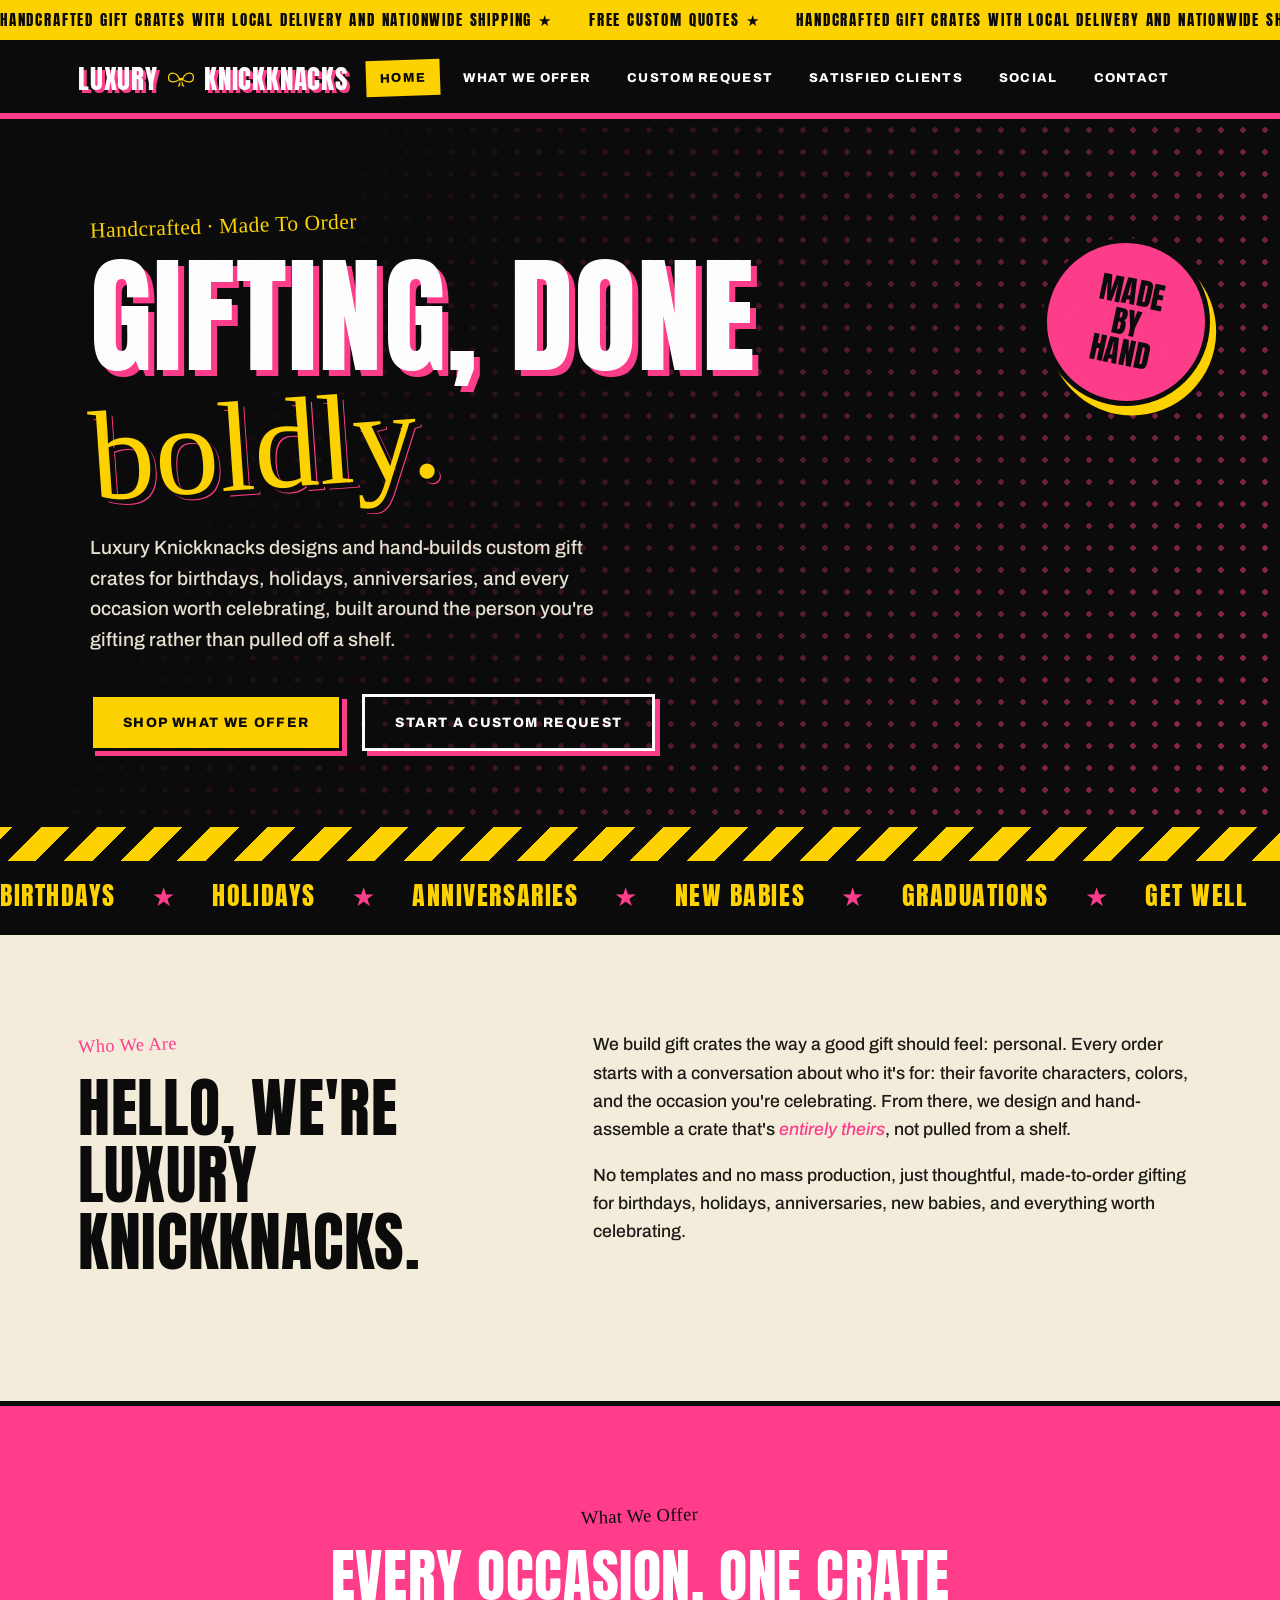
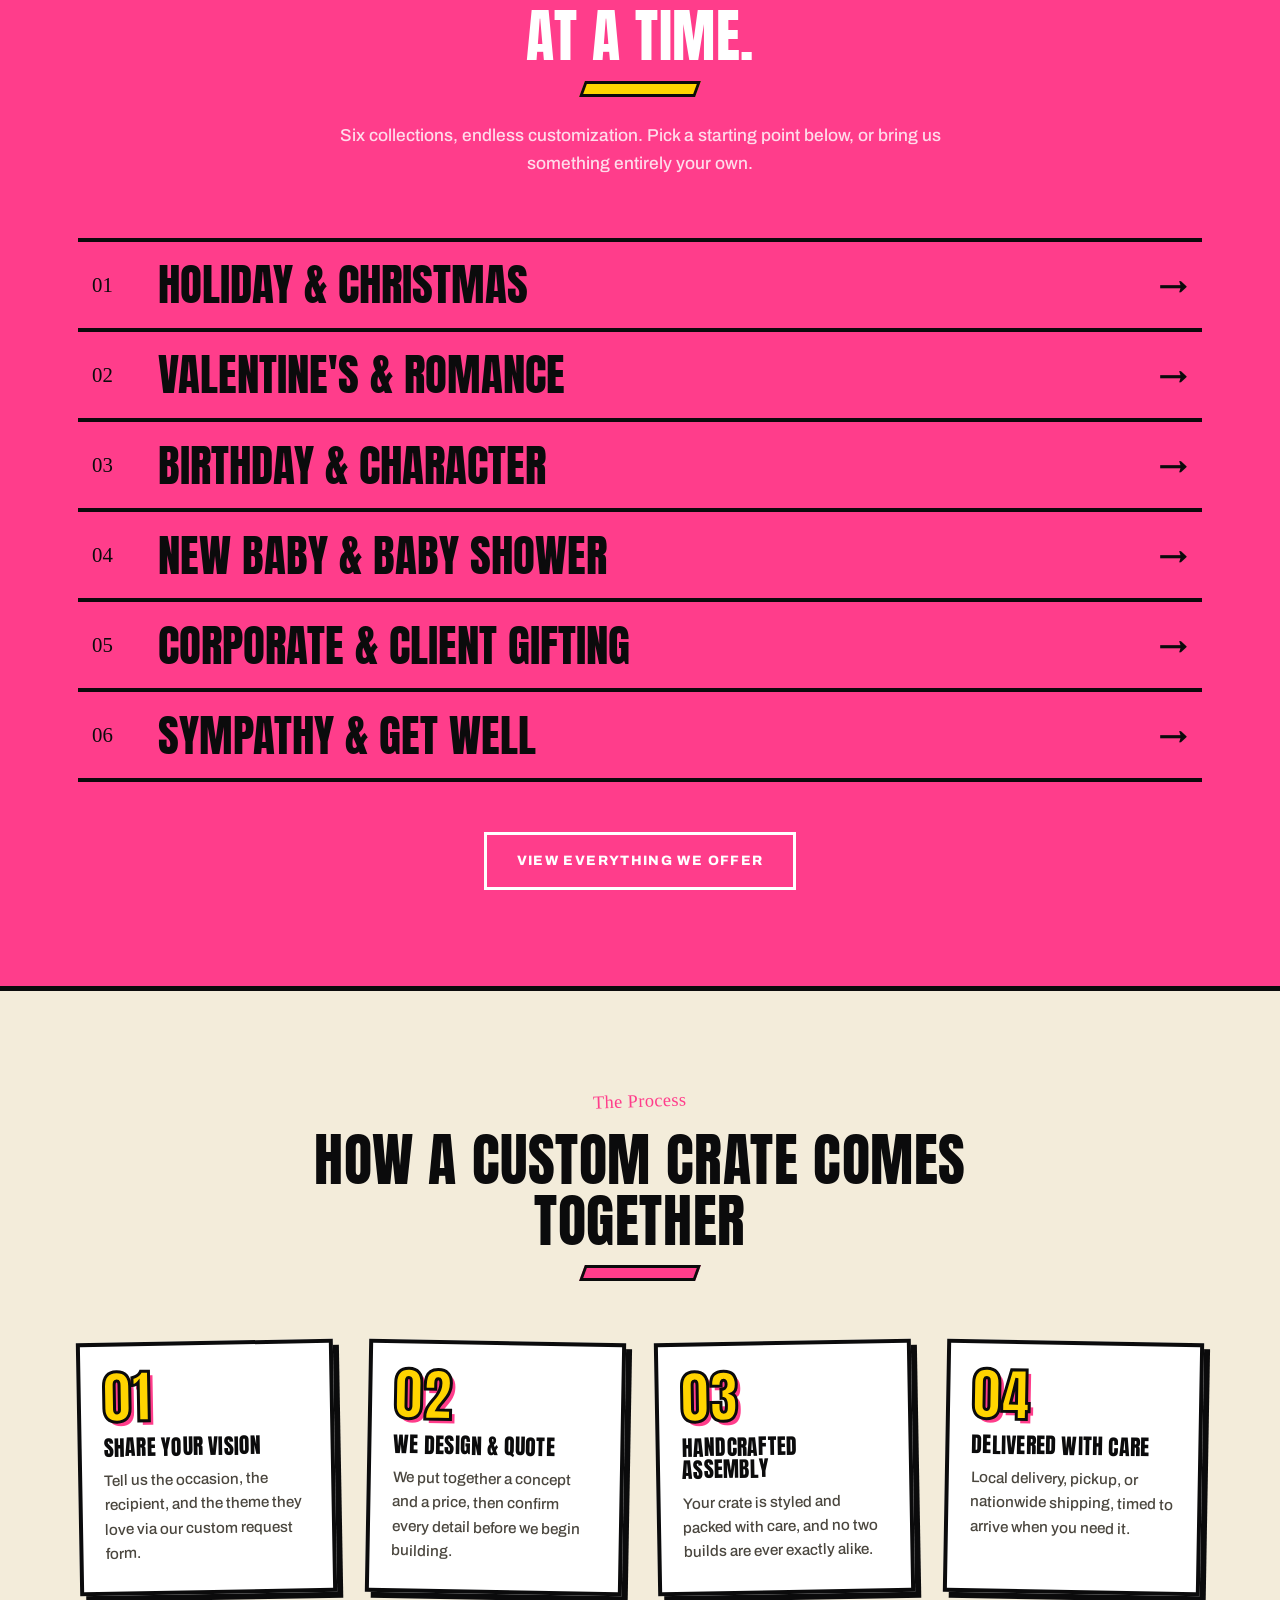
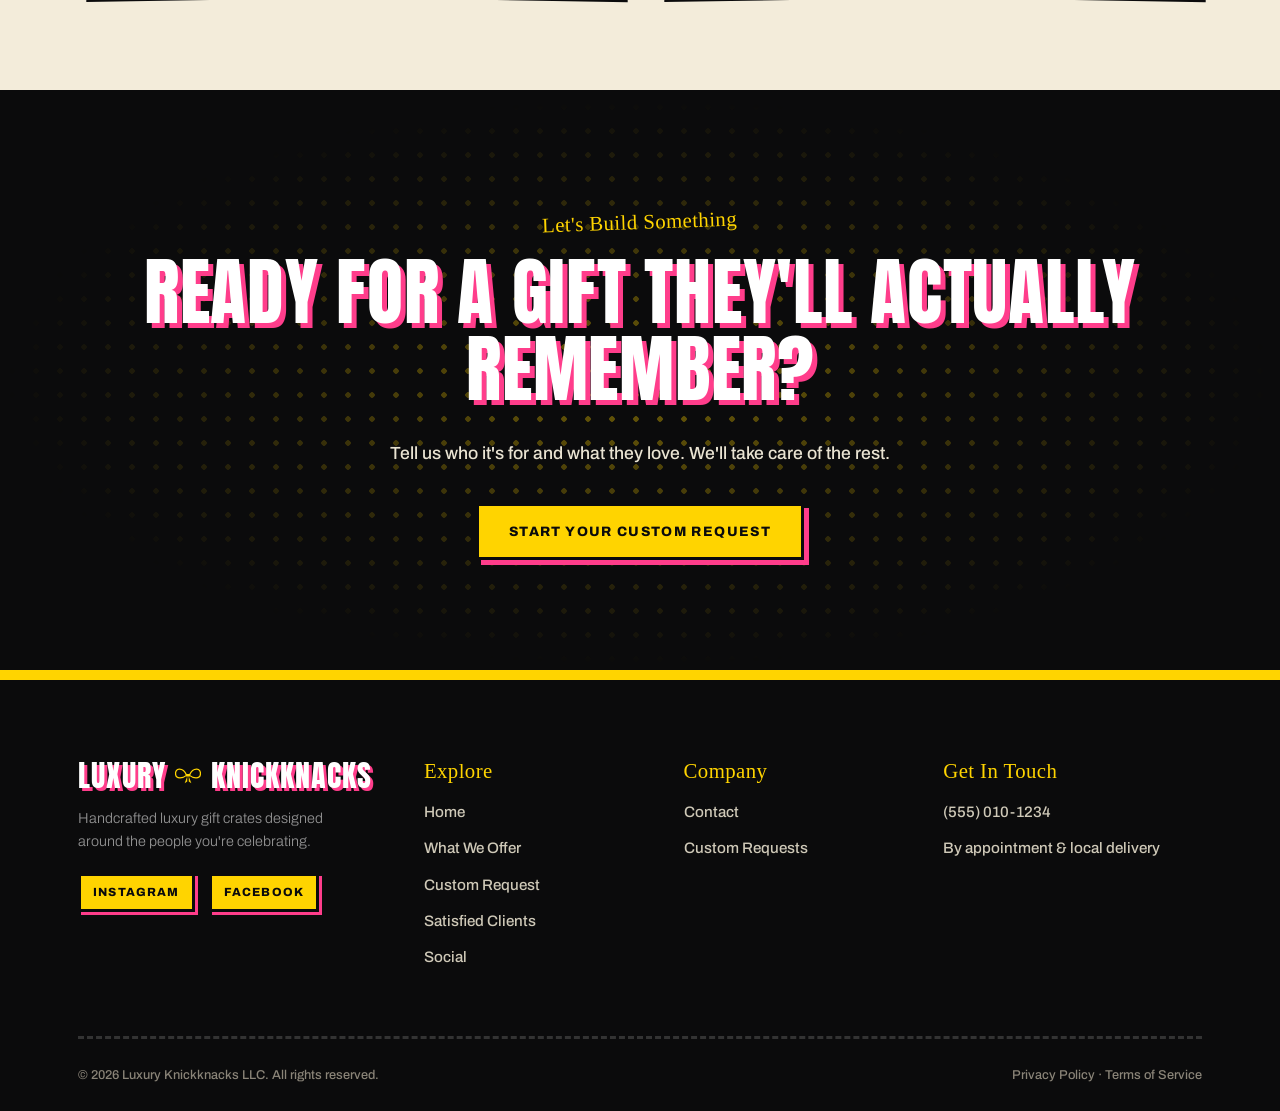
==== urban-preview/index.html @ 6a1661e8 "Add urban retro theme preview in /urban-preview (not linked from live site)" ====
<!DOCTYPE html>
<html lang="en">
<head>
<meta charset="UTF-8">
<meta name="viewport" content="width=device-width, initial-scale=1.0">
<title>Luxury Knickknacks | Handcrafted Luxury Gift Crates</title>
<meta name="description" content="Luxury Knickknacks creates handcrafted, custom luxury gift crates for birthdays, holidays, anniversaries, and every special occasion.">
<link rel="preconnect" href="https://fonts.googleapis.com">
<link href="https://fonts.googleapis.com/css2?family=Anton&family=Archivo:wght@400;500;700;800&family=Permanent+Marker&display=swap" rel="stylesheet">
<link rel="stylesheet" href="assets/css/style.css">
</head>
<body>

<div class="announce"><div class="track"><span>Handcrafted Gift Crates with Local Delivery and Nationwide Shipping ★</span><span>Free Custom Quotes ★</span><span>Handcrafted Gift Crates with Local Delivery and Nationwide Shipping ★</span><span>Free Custom Quotes ★</span><span>Handcrafted Gift Crates with Local Delivery and Nationwide Shipping ★</span><span>Free Custom Quotes ★</span><span>Handcrafted Gift Crates with Local Delivery and Nationwide Shipping ★</span><span>Free Custom Quotes ★</span><span>Handcrafted Gift Crates with Local Delivery and Nationwide Shipping ★</span><span>Free Custom Quotes ★</span><span>Handcrafted Gift Crates with Local Delivery and Nationwide Shipping ★</span><span>Free Custom Quotes ★</span></div></div>
<header class="site-header">
  <nav class="nav">
    <a href="index.html" class="logo">Luxury <svg class="logo-bow" width="24" height="16" viewBox="-40 -26 80 52" xmlns="http://www.w3.org/2000/svg" aria-hidden="true"><g fill="none" stroke="currentColor" stroke-width="3.4" stroke-linecap="round" stroke-linejoin="round"><path d="M -4,0 C -14,-22 -36,-19 -33,-1 C -31,11 -15,10 -4,1"/><path d="M 4,0 C 14,-22 36,-19 33,-1 C 31,11 15,10 4,1"/></g><path d="M -6,-3 L 6,-3 L 5,4 L -5,4 Z" fill="currentColor"/><path d="M -2,3 L -9,22 L -2,17 Z" fill="currentColor"/><path d="M 2,3 L 9,22 L 2,17 Z" fill="currentColor"/></svg>Knickknacks</a>
    <ul class="nav-links">
      <li><a href="index.html" class="active">Home</a></li>
      <li><a href="shop.html">What We Offer</a></li>
      <li><a href="custom-inquiry.html">Custom Request</a></li>
      <li><a href="satisfied-clients.html">Satisfied Clients</a></li>
      <li><a href="social.html">Social</a></li>
      <li><a href="contact.html">Contact</a></li>
    </ul>
    <div class="nav-cta">
      <button class="nav-toggle" aria-label="Menu"><span></span><span></span><span></span></button>
    </div>
  </nav>
  <div class="mobile-panel">
    <a href="index.html">Home</a>
    <a href="shop.html">What We Offer</a>
    <a href="custom-inquiry.html">Custom Request</a>
    <a href="satisfied-clients.html">Satisfied Clients</a>
    <a href="social.html">Social</a>
    <a href="contact.html">Contact</a>
  </div>
</header>

<!-- HERO -->
<section class="hero">
  <div class="sticker">Made<br>By<br>Hand</div>
  <div class="hero-copy">
    <span class="eyebrow">Handcrafted &middot; Made To Order</span>
    <h1>Gifting, done <em>boldly.</em></h1>
    <p class="lead">Luxury Knickknacks designs and hand-builds custom gift crates for birthdays, holidays, anniversaries, and every occasion worth celebrating, built around the person you're gifting rather than pulled off a shelf.</p>
    <div class="hero-actions">
      <a href="shop.html" class="btn btn-primary">Shop What We Offer</a>
      <a href="custom-inquiry.html" class="btn btn-outline-light">Start A Custom Request</a>
    </div>
  </div>
</section>

<div class="ticker" aria-hidden="true"><div class="track"><span>Birthdays</span><span>★</span><span>Holidays</span><span>★</span><span>Anniversaries</span><span>★</span><span>New Babies</span><span>★</span><span>Graduations</span><span>★</span><span>Get Well</span><span>★</span><span>Just Because</span><span>★</span><span>Birthdays</span><span>★</span><span>Holidays</span><span>★</span><span>Anniversaries</span><span>★</span><span>New Babies</span><span>★</span><span>Graduations</span><span>★</span><span>Get Well</span><span>★</span><span>Just Because</span><span>★</span><span>Birthdays</span><span>★</span><span>Holidays</span><span>★</span><span>Anniversaries</span><span>★</span><span>New Babies</span><span>★</span><span>Graduations</span><span>★</span><span>Get Well</span><span>★</span><span>Just Because</span><span>★</span><span>Birthdays</span><span>★</span><span>Holidays</span><span>★</span><span>Anniversaries</span><span>★</span><span>New Babies</span><span>★</span><span>Graduations</span><span>★</span><span>Get Well</span><span>★</span><span>Just Because</span><span>★</span></div></div>
<!-- WHO WE ARE -->
<section class="section">
  <div class="container">
    <div class="intro">
      <div>
        <span class="eyebrow">Who We Are</span>
        <h2>Hello, we're Luxury Knickknacks.</h2>
      </div>
      <div>
        <p>We build gift crates the way a good gift should feel: personal. Every order starts with a conversation about who it's for: their favorite characters, colors, and the occasion you're celebrating. From there, we design and hand-assemble a crate that's <em style="color:var(--wine);font-style:italic;">entirely theirs</em>, not pulled from a shelf.</p>
        <p>No templates and no mass production, just thoughtful, made-to-order gifting for birthdays, holidays, anniversaries, new babies, and everything worth celebrating.</p>
      </div>
    </div>
  </div>
</section>

<!-- BOLD SHOP-DRIVING BAND -->
<section class="band-wine">
  <div class="container">
    <div class="section-head" style="max-width:640px;">
      <span class="eyebrow">What We Offer</span>
      <h2 style="color:var(--white);">Every Occasion. One Crate At A Time.</h2>
      <p style="color:rgba(255,255,255,.82);">Six collections, endless customization. Pick a starting point below, or bring us something entirely your own.</p>
    </div>
    <div class="offer-index">
      <a href="shop.html#holiday">
        <span class="num">01</span>
        <span class="name">Holiday &amp; Christmas</span>
        <span class="arrow">&#8594;</span>
      </a>
      <a href="shop.html#romance">
        <span class="num">02</span>
        <span class="name">Valentine's &amp; Romance</span>
        <span class="arrow">&#8594;</span>
      </a>
      <a href="shop.html#birthday">
        <span class="num">03</span>
        <span class="name">Birthday &amp; Character</span>
        <span class="arrow">&#8594;</span>
      </a>
      <a href="shop.html">
        <span class="num">04</span>
        <span class="name">New Baby &amp; Baby Shower</span>
        <span class="arrow">&#8594;</span>
      </a>
      <a href="shop.html">
        <span class="num">05</span>
        <span class="name">Corporate &amp; Client Gifting</span>
        <span class="arrow">&#8594;</span>
      </a>
      <a href="shop.html">
        <span class="num">06</span>
        <span class="name">Sympathy &amp; Get Well</span>
        <span class="arrow">&#8594;</span>
      </a>
    </div>
    <div class="text-center" style="margin-top:50px;">
      <a href="shop.html" class="btn btn-outline-light">View Everything We Offer</a>
    </div>
  </div>
</section>

<!-- PROCESS -->
<section class="section">
  <div class="container">
    <div class="section-head">
      <span class="eyebrow">The Process</span>
      <h2>How A Custom Crate Comes Together</h2>
    </div>
    <div class="steps">
      <div class="step">
        <span class="step-num">01</span>
        <h3>Share Your Vision</h3>
        <p>Tell us the occasion, the recipient, and the theme they love via our custom request form.</p>
      </div>
      <div class="step">
        <span class="step-num">02</span>
        <h3>We Design &amp; Quote</h3>
        <p>We put together a concept and a price, then confirm every detail before we begin building.</p>
      </div>
      <div class="step">
        <span class="step-num">03</span>
        <h3>Handcrafted Assembly</h3>
        <p>Your crate is styled and packed with care, and no two builds are ever exactly alike.</p>
      </div>
      <div class="step">
        <span class="step-num">04</span>
        <h3>Delivered With Care</h3>
        <p>Local delivery, pickup, or nationwide shipping, timed to arrive when you need it.</p>
      </div>
    </div>
  </div>
</section>

<!-- CTA -->
<section>
  <div class="cta-band">
    <span class="eyebrow" style="color:var(--white);">Let's Build Something</span>
    <h2>Ready For A Gift They'll Actually Remember?</h2>
    <p>Tell us who it's for and what they love. We'll take care of the rest.</p>
    <a href="custom-inquiry.html" class="btn btn-primary">Start Your Custom Request</a>
  </div>
</section>

<footer class="site-footer">
  <div class="container">
    <div class="footer-grid">
      <div class="footer-col">
        <div class="logo">Luxury <svg class="logo-bow" width="24" height="16" viewBox="-40 -26 80 52" xmlns="http://www.w3.org/2000/svg" aria-hidden="true"><g fill="none" stroke="currentColor" stroke-width="3.4" stroke-linecap="round" stroke-linejoin="round"><path d="M -4,0 C -14,-22 -36,-19 -33,-1 C -31,11 -15,10 -4,1"/><path d="M 4,0 C 14,-22 36,-19 33,-1 C 31,11 15,10 4,1"/></g><path d="M -6,-3 L 6,-3 L 5,4 L -5,4 Z" fill="currentColor"/><path d="M -2,3 L -9,22 L -2,17 Z" fill="currentColor"/><path d="M 2,3 L 9,22 L 2,17 Z" fill="currentColor"/></svg>Knickknacks</div>
        <p style="max-width:280px;color:rgba(255,255,255,.55);font-size:.9rem;font-weight:300;">Handcrafted luxury gift crates designed around the people you're celebrating.</p>
        <div class="footer-social">
          <a href="social.html">Instagram</a>
          <a href="social.html">Facebook</a>
        </div>
      </div>
      <div class="footer-col">
        <h4>Explore</h4>
        <ul>
          <li><a href="index.html">Home</a></li>
          <li><a href="shop.html">What We Offer</a></li>
          <li><a href="custom-inquiry.html">Custom Request</a></li>
          <li><a href="satisfied-clients.html">Satisfied Clients</a></li>
          <li><a href="social.html">Social</a></li>
        </ul>
      </div>
      <div class="footer-col">
        <h4>Company</h4>
        <ul>
          <li><a href="contact.html">Contact</a></li>
          <li><a href="custom-inquiry.html">Custom Requests</a></li>
        </ul>
      </div>
      <div class="footer-col">
        <h4>Get In Touch</h4>
        <ul>
          <li>(555) 010-1234</li>
          <li>By appointment &amp; local delivery</li>
        </ul>
      </div>
    </div>
    <div class="footer-bottom">
      <span>&copy; 2026 Luxury Knickknacks LLC. All rights reserved.</span>
      <span><a href="#">Privacy Policy</a> &middot; <a href="#">Terms of Service</a></span>
    </div>
  </div>
</footer>

<script src="assets/js/main.js"></script>
</body>
</html>
---- urban-preview/assets/css/style.css ----
/* =========================================================
   LUXURY KNICKKNACKS: URBAN RETRO THEME
   90s street style: asphalt black, taxi yellow, hot pink,
   chunky type, hard shadows, tape, stickers, halftone.
   ========================================================= */

:root {
  --black: #0b0b0c;
  --ink: #111111;
  --paper: #f3ecda;
  --yellow: #ffd400;
  --pink: #ff3d8b;
  --cyan: #19d3e6;
  --gray: #4a463e;
  --gray-light: #8a8478;
  --white: #ffffff;
  --cream: #f3ecda;
  --line: #0b0b0c;

  /* legacy names so inline styles keep working */
  --stone: #ff3d8b;
  --stone-dark: #d81f6a;
  --wine: #ff3d8b;
  --wine-bright: #ff3d8b;
  --wine-deep: #0b0b0c;

  --font-head: "Anton", "Impact", "Arial Narrow", sans-serif;
  --font-body: "Archivo", "Helvetica Neue", Arial, sans-serif;
  --font-hand: "Permanent Marker", "Comic Sans MS", cursive;

  --hard: 6px 6px 0 var(--black);
  --hard-lg: 10px 10px 0 var(--black);
  --radius: 0;
}

* { box-sizing: border-box; }
html { scroll-behavior: smooth; }

body {
  margin: 0;
  font-family: var(--font-body);
  font-weight: 500;
  color: var(--ink);
  background: var(--paper);
  -webkit-font-smoothing: antialiased;
  line-height: 1.6;
  overflow-x: hidden;
}
/* paper grain */
body::before {
  content: "";
  position: fixed; inset: 0;
  pointer-events: none;
  z-index: 999;
  opacity: .07;
  mix-blend-mode: multiply;
  background-image: url("data:image/svg+xml;utf8,<svg xmlns='http://www.w3.org/2000/svg' width='180' height='180'><filter id='n'><feTurbulence type='fractalNoise' baseFrequency='.9' numOctaves='2' stitchTiles='stitch'/></filter><rect width='100%' height='100%' filter='url(%23n)'/></svg>");
}

img { max-width: 100%; display: block; }
a { color: inherit; text-decoration: none; }
ul { list-style: none; margin: 0; padding: 0; }
h1, h2, h3, h4 {
  font-family: var(--font-head);
  font-weight: 400;
  text-transform: uppercase;
  line-height: 1.05;
  letter-spacing: .01em;
  margin: 0 0 .45em;
  color: var(--black);
}
h2 { font-size: clamp(2.2rem, 5vw, 3.6rem); }
h3 { font-size: 1.55rem; }
p { margin: 0 0 1em; }

.container { width: 100%; max-width: 1180px; margin: 0 auto; padding: 0 28px; }
.container--narrow { max-width: 760px; }

.eyebrow {
  display: inline-block;
  font-family: var(--font-hand);
  font-size: 1.15rem;
  letter-spacing: .02em;
  color: var(--pink);
  margin-bottom: 14px;
  transform: rotate(-2deg);
}

.section { padding: 96px 0; }
.section--tight { padding: 56px 0; }
.section--dark { background: var(--black); color: #ddd; }
.section--dark h1, .section--dark h2, .section--dark h3 { color: var(--white); }
.section--cream {
  background: var(--yellow);
  border-top: 5px solid var(--black);
  border-bottom: 5px solid var(--black);
}
.section--cream .eyebrow { color: var(--black); }
.bt { border-top: 4px dashed var(--black); }
.bb { border-bottom: 4px dashed var(--black); }

.section-head { max-width: 680px; margin: 0 auto 60px; text-align: center; }
.section-head h2::after {
  content: "";
  display: block;
  width: 110px; height: 10px;
  margin: 14px auto 0;
  background: var(--pink);
  border: 3px solid var(--black);
  transform: skewX(-20deg);
}
.section-head p { color: var(--gray); font-size: 1.08rem; margin-top: 18px; }
.section--cream .section-head p { color: var(--black); }

/* =========== Buttons =========== */
.btn {
  display: inline-flex;
  align-items: center;
  justify-content: center;
  gap: 10px;
  padding: 15px 30px;
  border-radius: 0;
  font-family: var(--font-body);
  font-size: .85rem;
  letter-spacing: .1em;
  text-transform: uppercase;
  font-weight: 800;
  border: 3px solid var(--black);
  box-shadow: 5px 5px 0 var(--black);
  cursor: pointer;
  transition: transform .12s ease, box-shadow .12s ease, background .12s ease;
}
.btn:hover { transform: translate(3px, 3px); box-shadow: 2px 2px 0 var(--black); }
.btn:active { transform: translate(5px, 5px); box-shadow: 0 0 0 var(--black); }
.btn-primary { background: var(--yellow); color: var(--black); }
.btn-primary:hover { background: var(--pink); }
.btn-outline { background: var(--white); color: var(--black); }
.btn-outline:hover { background: var(--cyan); }
.btn-outline-light { background: transparent; color: var(--white); border-color: var(--white); box-shadow: 5px 5px 0 var(--pink); }
.btn-outline-light:hover { background: var(--white); color: var(--black); box-shadow: 2px 2px 0 var(--pink); }
.btn-wine-outline { background: var(--white); color: var(--black); }
.btn-text {
  background: none; border: none; padding: 0 0 2px; box-shadow: none;
  font-family: var(--font-body); font-weight: 800;
  font-size: .8rem; letter-spacing: .1em; text-transform: uppercase;
  color: var(--black); border-bottom: 4px solid var(--pink);
  display: inline-block;
}
.btn-text:hover { transform: none; box-shadow: none; background: var(--yellow); }
.btn-block { width: 100%; }
.btn-sm { padding: 11px 20px; font-size: .74rem; }

/* hero / dark contexts get pink shadows */
.hero .btn-primary, .cta-band .btn-primary, .site-footer .btn-primary { box-shadow: 5px 5px 0 var(--pink); border-color: var(--black); }
.hero .btn-primary:hover, .cta-band .btn-primary:hover { box-shadow: 2px 2px 0 var(--pink); background: var(--cyan); }

/* =========== Header / Nav =========== */
.announce {
  background: var(--yellow);
  color: var(--black);
  border-bottom: 4px solid var(--black);
  overflow: hidden;
  white-space: nowrap;
  font-family: var(--font-head);
  font-size: .95rem;
  letter-spacing: .12em;
  text-transform: uppercase;
  padding: 8px 0;
}
.announce .track, .ticker .track {
  display: inline-flex;
  animation: scroll-left 38s linear infinite;
  will-change: transform;
}
.announce .track span, .ticker .track span { padding-right: 36px; }
@keyframes scroll-left { from { transform: translateX(0); } to { transform: translateX(-50%); } }
@media (prefers-reduced-motion: reduce) {
  .announce .track, .ticker .track { animation: none; }
}

.site-header {
  position: sticky;
  top: 0;
  z-index: 100;
  background: var(--black);
  border-bottom: 6px solid var(--pink);
}
.nav {
  display: flex;
  align-items: center;
  justify-content: space-between;
  padding: 16px 28px;
  max-width: 1180px;
  margin: 0 auto;
}
.logo {
  font-family: var(--font-head);
  font-size: 1.7rem;
  text-transform: uppercase;
  letter-spacing: .03em;
  font-weight: 400;
  color: var(--white);
  display: flex;
  align-items: center;
  gap: 8px;
  text-shadow: 3px 3px 0 var(--pink);
  line-height: 1;
}
.logo-bow {
  width: 30px; height: 20px;
  flex-shrink: 0;
  display: block;
  color: var(--yellow);
  overflow: visible;
}
.nav-links { display: flex; gap: 8px; }
.nav-links a {
  position: relative;
  display: block;
  padding: 8px 14px;
  font-family: var(--font-body);
  font-weight: 800;
  font-size: .8rem;
  letter-spacing: .1em;
  text-transform: uppercase;
  color: var(--white);
  transition: transform .12s ease, background .12s ease, color .12s ease;
}
.nav-links a:hover { background: var(--pink); color: var(--black); transform: rotate(-2deg); }
.nav-links a.active { background: var(--yellow); color: var(--black); transform: rotate(-2deg); }
.nav-cta { display: flex; align-items: center; gap: 22px; }
.nav-toggle {
  display: none; flex-direction: column; gap: 6px;
  background: var(--yellow); border: 3px solid var(--white); cursor: pointer; padding: 9px 8px;
}
.nav-toggle span { width: 24px; height: 3px; background: var(--black); }
.mobile-panel { display: none; }

@media (max-width: 960px) {
  .nav-links { display: none; }
  .nav-toggle { display: flex; }
  .logo { font-size: 1.35rem; }
  .mobile-panel.open {
    display: block; background: var(--black);
    border-top: 4px solid var(--yellow);
    padding: 8px 28px 28px;
  }
  .mobile-panel a {
    display: block; padding: 14px 0;
    border-bottom: 2px dashed #444;
    font-family: var(--font-head);
    color: var(--white);
    text-transform: uppercase; letter-spacing: .06em; font-size: 1.3rem;
  }
  .mobile-panel a:hover { color: var(--yellow); }
}

/* =========== Hero =========== */
.hero {
  position: relative;
  background: var(--black);
  color: var(--white);
  min-height: 82vh;
  display: flex;
  align-items: center;
  overflow: hidden;
  border-bottom: 0;
}
.hero::before {
  content: "";
  position: absolute; inset: 0;
  background-image: radial-gradient(circle, rgba(255,61,139,.55) 2.5px, transparent 3px);
  background-size: 22px 22px;
  -webkit-mask-image: linear-gradient(115deg, transparent 20%, #000 95%);
  mask-image: linear-gradient(115deg, transparent 20%, #000 95%);
  pointer-events: none;
}
.hero::after {
  content: "";
  position: absolute; left: 0; right: 0; bottom: 0; height: 34px;
  background: repeating-linear-gradient(-45deg, var(--yellow) 0 20px, var(--black) 20px 40px);
  border-top: 4px solid var(--black);
}
.hero-copy {
  position: relative;
  z-index: 1;
  max-width: 820px;
  padding: 90px 40px 110px;
  margin-left: max(0px, calc((100vw - 1180px) / 2));
}
.hero .eyebrow { color: var(--yellow); font-size: 1.35rem; }
.hero h1 {
  color: var(--white);
  font-size: clamp(3.4rem, 10vw, 8rem);
  line-height: .92;
  margin-bottom: 28px;
  text-shadow: 6px 6px 0 var(--pink);
}
.hero h1 em {
  font-family: var(--font-hand);
  font-style: normal;
  text-transform: none;
  color: var(--yellow);
  display: inline-block;
  transform: rotate(-4deg);
  text-shadow: 5px 5px 0 var(--black), 6px 6px 0 var(--pink);
  letter-spacing: 0;
}
.hero p.lead {
  font-size: 1.2rem;
  color: #e9e3d2;
  max-width: 520px;
  margin-bottom: 38px;
  font-weight: 500;
}
.hero-actions { display: flex; gap: 20px; flex-wrap: wrap; }
.sticker {
  position: absolute;
  right: max(4vw, calc((100vw - 1180px) / 2 + 20px));
  top: 16%;
  z-index: 2;
  width: 168px; height: 168px;
  border-radius: 50%;
  background: var(--pink);
  color: var(--black);
  border: 5px solid var(--black);
  box-shadow: 8px 8px 0 var(--yellow);
  transform: rotate(12deg);
  display: flex; align-items: center; justify-content: center; text-align: center;
  font-family: var(--font-head);
  font-size: 1.9rem;
  line-height: 1;
  text-transform: uppercase;
}
@media (max-width: 900px) {
  .hero-copy { padding: 70px 24px 100px; margin-left: 0; }
  .sticker { width: 104px; height: 104px; font-size: 1.15rem; top: 10px; right: 14px; box-shadow: 5px 5px 0 var(--yellow); }
}

/* ticker strip */
.ticker {
  background: var(--black);
  color: var(--yellow);
  border-bottom: 5px solid var(--black);
  overflow: hidden;
  white-space: nowrap;
  font-family: var(--font-head);
  font-size: 1.6rem;
  letter-spacing: .06em;
  text-transform: uppercase;
  padding: 14px 0;
}
.ticker .track { animation-duration: 46s; }
.ticker .track span:nth-child(even) { color: var(--pink); }

/* =========== Bold band =========== */
.band-wine {
  background: var(--pink);
  color: var(--black);
  padding: 96px 0;
  border-top: 5px solid var(--black);
  border-bottom: 5px solid var(--black);
}
.band-wine h2 { color: var(--black); }
.band-wine p { color: var(--black); }
.band-wine .eyebrow { color: var(--black); }
.band-wine .section-head h2::after { background: var(--yellow); }

.offer-index { border-top: 4px solid var(--black); }
.offer-index a {
  display: flex;
  align-items: center;
  justify-content: space-between;
  gap: 20px;
  padding: 20px 14px;
  border-bottom: 4px solid var(--black);
  transition: background .12s ease, padding-left .15s ease, color .12s ease;
}
.offer-index a:hover { background: var(--black); padding-left: 28px; }
.offer-index .num { font-family: var(--font-hand); font-size: 1.3rem; width: 46px; flex-shrink: 0; color: var(--black); }
.offer-index .name {
  font-family: var(--font-head);
  font-size: clamp(1.7rem, 4vw, 2.8rem);
  text-transform: uppercase;
  color: var(--black);
  flex: 1;
  line-height: 1;
}
.offer-index .arrow { font-size: 1.8rem; font-weight: 800; color: var(--black); }
.offer-index a:hover .num, .offer-index a:hover .name, .offer-index a:hover .arrow { color: var(--yellow); }
.offer-index-dark .num { color: var(--gray); }

/* =========== Intro =========== */
.intro { display: grid; grid-template-columns: .85fr 1.15fr; gap: 64px; align-items: start; }
@media (max-width: 860px) { .intro { grid-template-columns: 1fr; gap: 28px; } }
.intro h2 { font-size: clamp(2.4rem, 5.5vw, 4rem); }
.intro p { color: #1d1b17; font-size: 1.1rem; }

/* =========== Grids / Cards =========== */
.grid { display: grid; gap: 44px; }
.grid-2 { grid-template-columns: repeat(2, 1fr); }
.grid-3 { grid-template-columns: repeat(3, 1fr); }
.grid-4 { grid-template-columns: repeat(4, 1fr); }
@media (max-width: 980px) { .grid-3, .grid-4 { grid-template-columns: repeat(2, 1fr); } }
@media (max-width: 620px) { .grid-2, .grid-3, .grid-4 { grid-template-columns: 1fr; } }

.offer-card {
  display: flex; flex-direction: column;
  background: var(--white);
  border: 4px solid var(--black);
  box-shadow: var(--hard);
  transition: transform .15s ease, box-shadow .15s ease;
}
.grid > .offer-card:nth-child(3n+1) { transform: rotate(-1.2deg); }
.grid > .offer-card:nth-child(3n+2) { transform: rotate(.9deg); }
.grid > .offer-card:nth-child(3n+3) { transform: rotate(-.5deg); }
.offer-card:hover { transform: rotate(0deg) translate(-3px, -3px) !important; box-shadow: 10px 10px 0 var(--pink); }
.offer-media {
  aspect-ratio: 4/3.2;
  overflow: hidden;
  background: var(--paper);
  margin-bottom: 0;
  position: relative;
  border-bottom: 4px solid var(--black);
}
.offer-media img { width: 100%; height: 100%; object-fit: cover; transition: transform .5s ease; }
.offer-card:hover .offer-media img { transform: scale(1.05); }
.offer-media.placeholder {
  display: flex; flex-direction: column; align-items: center; justify-content: center;
  background: repeating-linear-gradient(-45deg, #efe6cd 0 14px, #e3d8b8 14px 28px);
}
.offer-media.tall { aspect-ratio: 3/4; }
.offer-media.placeholder span {
  font-family: var(--font-hand);
  font-size: 1.1rem;
  letter-spacing: .02em;
  text-transform: none;
  color: var(--black);
  background: var(--yellow);
  border: 3px solid var(--black);
  padding: 4px 14px;
  transform: rotate(-4deg);
  box-shadow: 3px 3px 0 var(--black);
}
.offer-card:has(.offer-media:last-child) .offer-media { border-bottom: 0; }
.offer-body { padding: 22px 22px 24px; }
.offer-body h3 { font-size: 1.6rem; margin-bottom: 8px; }
.offer-body .occasion {
  display: inline-block;
  font-family: var(--font-body);
  font-weight: 800;
  font-size: .68rem; letter-spacing: .14em; text-transform: uppercase;
  background: var(--black); color: var(--yellow);
  padding: 4px 10px; margin-bottom: 14px;
}
.offer-body p { color: var(--gray); font-size: .96rem; }
.offer-foot {
  display: flex; align-items: center; justify-content: space-between;
  margin-top: 16px; padding-top: 16px; border-top: 3px dashed var(--black);
}
.price {
  font-family: var(--font-head); font-size: 1.5rem; color: var(--black);
  background: var(--yellow); border: 3px solid var(--black);
  padding: 2px 12px; transform: rotate(-3deg);
  box-shadow: 3px 3px 0 var(--black);
}
.price small {
  font-family: var(--font-body); font-size: .62rem; font-weight: 800;
  color: var(--black); text-transform: uppercase; letter-spacing: .08em; margin-left: 6px;
}

.plain-card { padding: 0; }
.plain-card h3 { font-size: 1.4rem; }
.plain-card p { color: var(--gray); font-size: .96rem; }
.plain-card.bt {
  border: 4px solid var(--black);
  background: var(--white);
  padding: 26px;
  box-shadow: var(--hard);
}

/* =========== Process =========== */
.steps { display: grid; grid-template-columns: repeat(4, 1fr); gap: 32px; }
@media (max-width: 900px) { .steps { grid-template-columns: repeat(2, 1fr); } }
@media (max-width: 560px) { .steps { grid-template-columns: 1fr; } }
.step {
  background: var(--white);
  border: 4px solid var(--black);
  box-shadow: var(--hard);
  padding: 22px 22px 26px;
}
.step:nth-child(odd) { transform: rotate(-1deg); }
.step:nth-child(even) { transform: rotate(1deg); }
.step-num {
  font-family: var(--font-head);
  font-size: 3.6rem;
  line-height: 1;
  color: var(--yellow);
  -webkit-text-stroke: 3px var(--black);
  text-shadow: 4px 4px 0 var(--pink);
  margin-bottom: 10px;
  display: block;
}
.step h3 { font-size: 1.35rem; }
.step p { color: var(--gray); font-size: .95rem; margin: 0; }

/* =========== Photo strip =========== */
.strip-grid { display: grid; grid-template-columns: repeat(4, 1fr); gap: 26px; }
@media (max-width: 760px) { .strip-grid { grid-template-columns: repeat(2, 1fr); } }
.strip-grid a {
  display: block; aspect-ratio: 1/1; overflow: hidden; background: var(--paper);
  border: 4px solid var(--black); box-shadow: var(--hard);
  transition: transform .15s ease;
}
.strip-grid a:nth-child(odd) { transform: rotate(-1.5deg); }
.strip-grid a:nth-child(even) { transform: rotate(1.2deg); }
.strip-grid a:hover { transform: rotate(0) scale(1.03); }
.strip-grid img { width: 100%; height: 100%; object-fit: cover; }

.lightbox {
  position: fixed; inset: 0; background: rgba(11,11,12,.95);
  display: none; align-items: center; justify-content: center;
  z-index: 1000; padding: 30px;
}
.lightbox.open { display: flex; }
.lightbox img { max-width: 90vw; max-height: 84vh; border: 5px solid var(--white); box-shadow: 10px 10px 0 var(--pink); }
.lightbox-close {
  position: absolute; top: 20px; right: 26px;
  color: var(--black); background: var(--yellow); border: 3px solid var(--black);
  font-size: 2rem; cursor: pointer; line-height: 1; width: 48px; height: 48px;
}

/* =========== Forms =========== */
.form-card {
  background: var(--white);
  border: 4px solid var(--black);
  box-shadow: 10px 10px 0 var(--pink);
  padding: 38px;
}
@media (max-width: 620px) { .form-card { padding: 24px; } }
.form-row { display: grid; grid-template-columns: 1fr 1fr; gap: 22px; }
@media (max-width: 620px) { .form-row { grid-template-columns: 1fr; } }
.field { margin-bottom: 22px; }
.field label {
  display: block; font-size: .72rem; letter-spacing: .12em; text-transform: uppercase;
  color: var(--black); margin-bottom: 8px; font-weight: 800;
}
.field .req { color: var(--pink); }
.field input, .field select, .field textarea {
  width: 100%; padding: 12px 14px;
  border: 3px solid var(--black);
  border-radius: 0;
  font-family: var(--font-body); font-weight: 500; font-size: 1rem;
  background: var(--paper); color: var(--ink);
  transition: box-shadow .12s ease, background .12s ease, transform .12s ease;
}
.field input:focus, .field select:focus, .field textarea:focus {
  outline: none; background: #fff6b8; box-shadow: 5px 5px 0 var(--black); transform: translate(-2px, -2px);
}
.field textarea { resize: vertical; min-height: 120px; }
.checkbox-group { display: flex; flex-wrap: wrap; gap: 10px; }
.checkbox-pill {
  border: 3px solid var(--black); background: var(--white);
  padding: 8px 16px; font-size: .85rem; font-weight: 700;
  cursor: pointer; display: flex; align-items: center; gap: 8px;
  transition: all .12s ease;
}
.checkbox-pill input { accent-color: var(--black); }
.checkbox-pill:has(input:checked) { background: var(--yellow); box-shadow: 3px 3px 0 var(--black); transform: translate(-1px, -1px); }
.form-note { font-size: .85rem; color: var(--gray); margin-top: 8px; }
.form-success { display: none; text-align: center; padding: 60px 20px; }
.form-success.show { display: block; }
.form-success .icon {
  width: 64px; height: 64px; border: 4px solid var(--black); border-radius: 50%;
  background: var(--yellow); box-shadow: 4px 4px 0 var(--black);
  display: flex; align-items: center; justify-content: center;
  margin: 0 auto 24px; font-size: 1.8rem; font-weight: 800;
}

/* =========== Info strip / split =========== */
.info-strip { display: grid; grid-template-columns: repeat(3, 1fr); gap: 32px; text-align: left; }
@media (max-width: 780px) { .info-strip { grid-template-columns: 1fr; } }
.info-strip > div {
  background: var(--white); border: 4px solid var(--black);
  box-shadow: var(--hard); padding: 22px 24px;
}
.info-strip h3 { font-size: 1.3rem; }
.split { display: grid; grid-template-columns: 1fr 1fr; gap: 80px; align-items: center; }
@media (max-width: 900px) { .split { grid-template-columns: 1fr; gap: 36px; } }
.split img { width: 100%; aspect-ratio: 4/3.2; object-fit: cover; border: 4px solid var(--black); }

/* =========== Social cards =========== */
.social-card {
  background: var(--white); border: 4px solid var(--black);
  box-shadow: var(--hard); padding: 26px;
}
.social-card:nth-child(odd) { transform: rotate(-.8deg); }
.social-card:nth-child(even) { transform: rotate(.8deg); }
.social-card .handle { font-family: var(--font-head); font-size: 1.8rem; text-transform: uppercase; margin-bottom: 8px; line-height: 1.05; }
.social-card p { color: var(--gray); font-size: .96rem; }

/* =========== Testimonials =========== */
.testimonial-card {
  position: relative;
  background: var(--white);
  border: 4px solid var(--black);
  box-shadow: 8px 8px 0 var(--pink);
  padding: 44px 28px 34px;
  text-align: center;
  display: flex; flex-direction: column; align-items: center;
}
.testimonial-card::before {
  content: "";
  position: absolute; top: -16px; left: 50%;
  width: 110px; height: 30px;
  background: rgba(255,212,0,.85);
  border: 2px solid rgba(11,11,12,.35);
  transform: translateX(-50%) rotate(-3deg);
}
.testimonial-card:nth-child(even) { transform: rotate(.8deg); }
.testimonial-card:nth-child(odd) { transform: rotate(-.8deg); }
.testimonial-card .quote-mark { font-family: var(--font-head); font-size: 4.2rem; line-height: .8; color: var(--pink); margin-bottom: 6px; }
.testimonial-card .stars {
  letter-spacing: .14em; color: var(--yellow); font-size: 1.3rem; margin-bottom: 14px;
  -webkit-text-stroke: 1.5px var(--black);
}
.testimonial-card p.quote-text { color: var(--gray); font-style: italic; font-weight: 500; font-size: 1rem; max-width: 300px; margin-bottom: 18px; }
.testimonial-card .client-name { font-family: var(--font-head); text-transform: uppercase; font-size: 1.1rem; color: var(--black); letter-spacing: .04em; }
.testimonial-card .client-name small {
  display: block; font-family: var(--font-body); font-weight: 800;
  font-size: .68rem; letter-spacing: .14em; text-transform: uppercase; color: var(--gray-light); margin-top: 4px;
}
.offer-media.placeholder .play-icon {
  width: 58px; height: 58px; border-radius: 50%;
  background: var(--pink); border: 4px solid var(--black); box-shadow: 4px 4px 0 var(--black);
  display: flex; align-items: center; justify-content: center;
  margin: 0 auto 14px; font-size: 1.1rem; color: var(--black); padding-left: 4px;
}

/* =========== Page hero =========== */
.page-hero {
  position: relative;
  background: var(--yellow);
  padding: 90px 0 90px;
  text-align: center;
  border-bottom: 5px solid var(--black);
  overflow: hidden;
}
.page-hero::before {
  content: "";
  position: absolute; inset: 0;
  background-image: radial-gradient(circle, rgba(11,11,12,.16) 2.5px, transparent 3px);
  background-size: 20px 20px;
  pointer-events: none;
}
.page-hero::after {
  content: "";
  position: absolute; left: 0; right: 0; bottom: 0; height: 22px;
  background: repeating-linear-gradient(-45deg, var(--black) 0 18px, var(--yellow) 18px 36px);
}
.page-hero .container { position: relative; z-index: 1; }
.page-hero h1 {
  font-size: clamp(2.8rem, 8vw, 6rem);
  color: var(--black);
  text-shadow: 5px 5px 0 var(--pink);
  margin-bottom: 18px;
}
.page-hero p { color: var(--black); max-width: 620px; margin: 0 auto; font-weight: 600; font-size: 1.08rem; }
.page-hero p a { background: var(--black); color: var(--yellow); padding: 0 6px; text-decoration: none !important; }
.breadcrumb {
  display: inline-block;
  font-family: var(--font-hand); font-size: 1.05rem; letter-spacing: .02em;
  color: var(--black); margin-bottom: 14px;
  background: var(--white); border: 3px solid var(--black); padding: 2px 14px; transform: rotate(-2deg);
}
.breadcrumb a { opacity: .7; }
.breadcrumb a:hover { opacity: 1; text-decoration: underline; }

/* =========== CTA band =========== */
.cta-band {
  position: relative;
  background: var(--black); color: var(--white);
  text-align: center; padding: 110px 24px;
  border-top: 5px solid var(--black);
  overflow: hidden;
}
.cta-band::before {
  content: "";
  position: absolute; inset: 0;
  background-image: radial-gradient(circle, rgba(255,212,0,.35) 2.5px, transparent 3px);
  background-size: 24px 24px;
  -webkit-mask-image: radial-gradient(ellipse at center, #000 10%, transparent 70%);
  mask-image: radial-gradient(ellipse at center, #000 10%, transparent 70%);
}
.cta-band > * { position: relative; }
.cta-band h2 { color: var(--white); font-size: clamp(2.4rem, 6vw, 4.6rem); text-shadow: 5px 5px 0 var(--pink); }
.cta-band .eyebrow { color: var(--yellow) !important; font-size: 1.3rem; }
.cta-band p { color: #e9e3d2; max-width: 500px; margin: 0 auto 34px; font-size: 1.1rem; }

/* =========== Footer =========== */
.site-footer {
  background: var(--black); color: #cfc9b8;
  padding: 80px 0 0;
  border-top: 10px solid var(--yellow);
}
.footer-grid {
  display: grid; grid-template-columns: 1.4fr 1fr 1fr 1.2fr; gap: 44px;
  padding-bottom: 54px; border-bottom: 3px dashed #333;
}
@media (max-width: 900px) { .footer-grid { grid-template-columns: 1fr 1fr; } }
@media (max-width: 560px) { .footer-grid { grid-template-columns: 1fr; } }
.site-footer .logo { color: var(--white); margin-bottom: 16px; font-size: 1.9rem; }
.footer-col h4 {
  color: var(--yellow); font-family: var(--font-hand); font-size: 1.3rem;
  text-transform: none; letter-spacing: .02em; font-weight: 400; margin-bottom: 18px;
}
.footer-col li { margin-bottom: 12px; font-size: .95rem; font-weight: 500; }
.footer-col a:hover { color: var(--yellow); }
.footer-social { display: flex; gap: 14px; margin-top: 20px; }
.footer-social a {
  font-weight: 800; font-size: .74rem; letter-spacing: .1em; text-transform: uppercase;
  background: var(--yellow); color: var(--black); padding: 7px 12px; border: 3px solid var(--black);
  box-shadow: 3px 3px 0 var(--pink);
}
.footer-social a:hover { background: var(--pink); color: var(--black); }
.footer-bottom {
  display: flex; justify-content: space-between; align-items: center;
  padding: 26px 0; font-size: .8rem; flex-wrap: wrap; gap: 10px; color: #8a8478;
}
.footer-bottom a:hover { color: var(--yellow); }

/* utils */
.text-center { text-align: center; }
.mt-0 { margin-top: 0; }
.mb-0 { margin-bottom: 0; }

@media (max-width: 700px) {
  .section { padding: 70px 0; }
  .hero h1 { text-shadow: 4px 4px 0 var(--pink); }
}
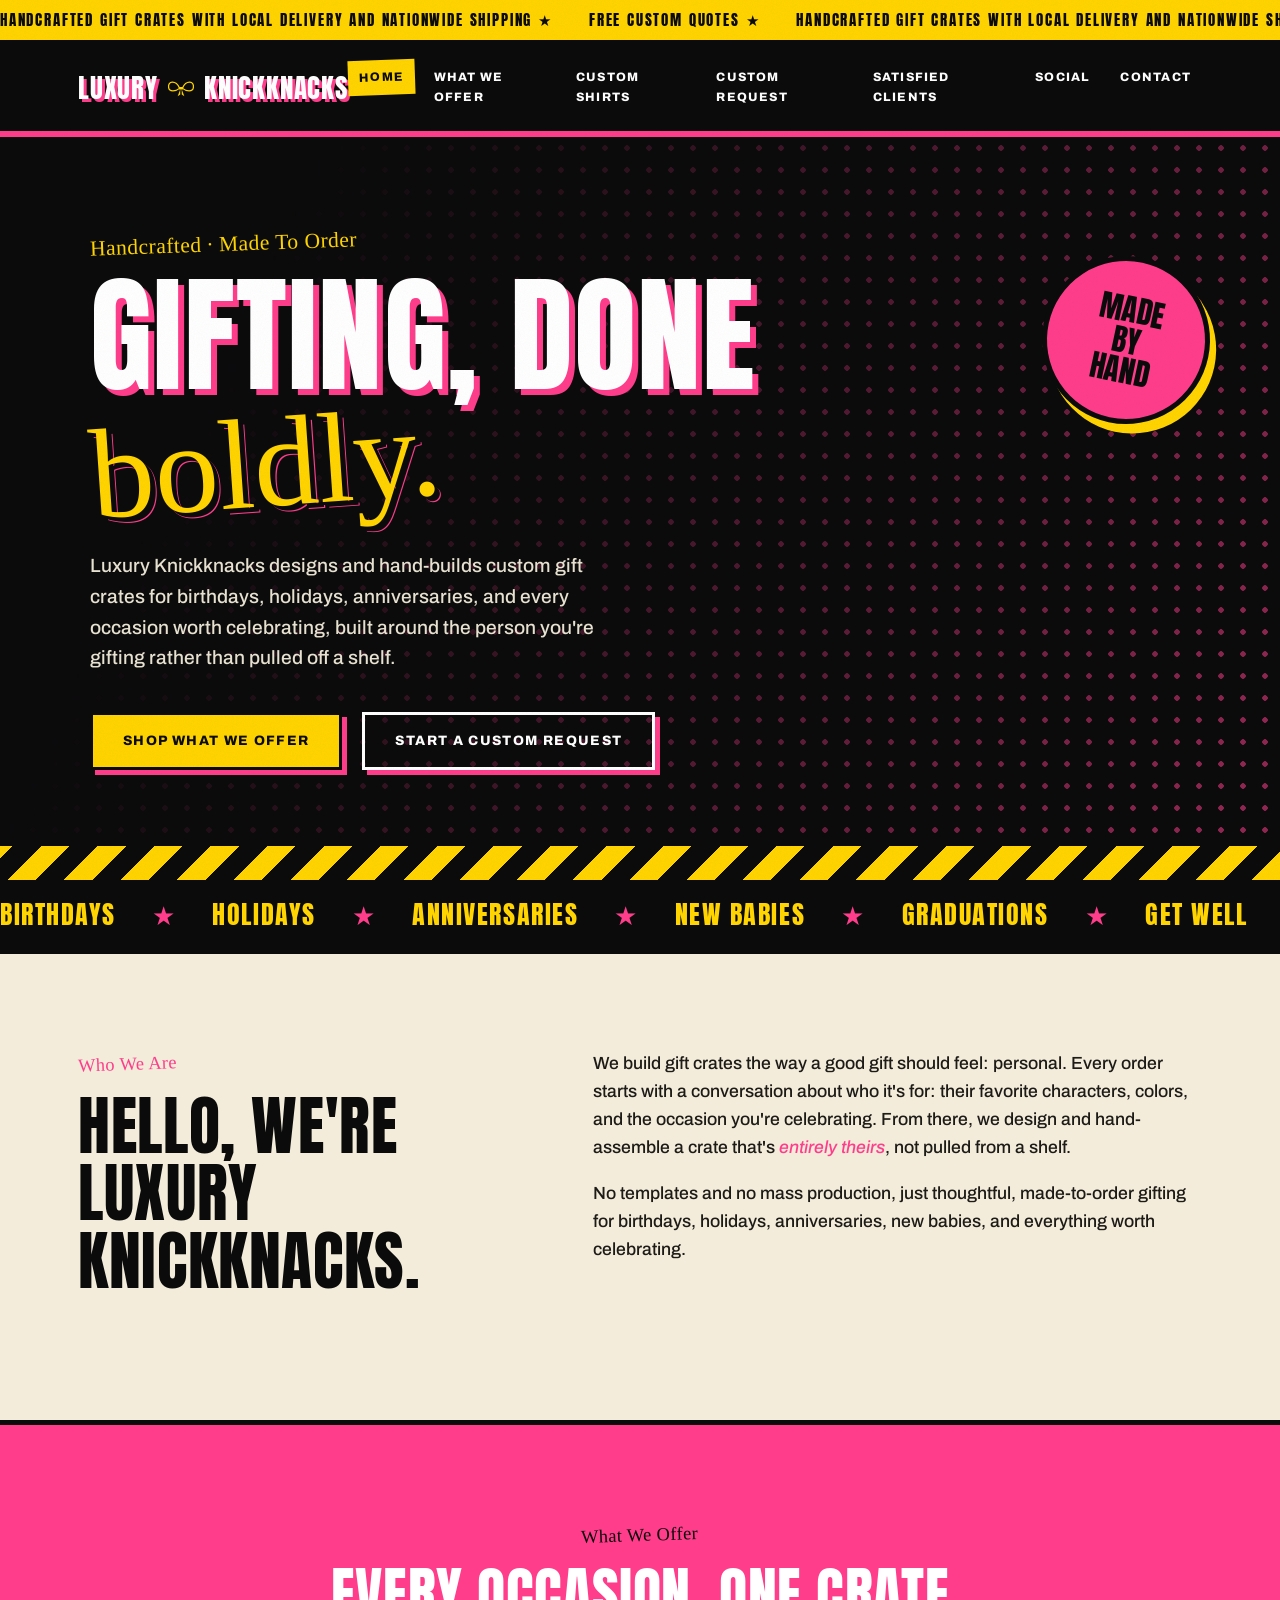
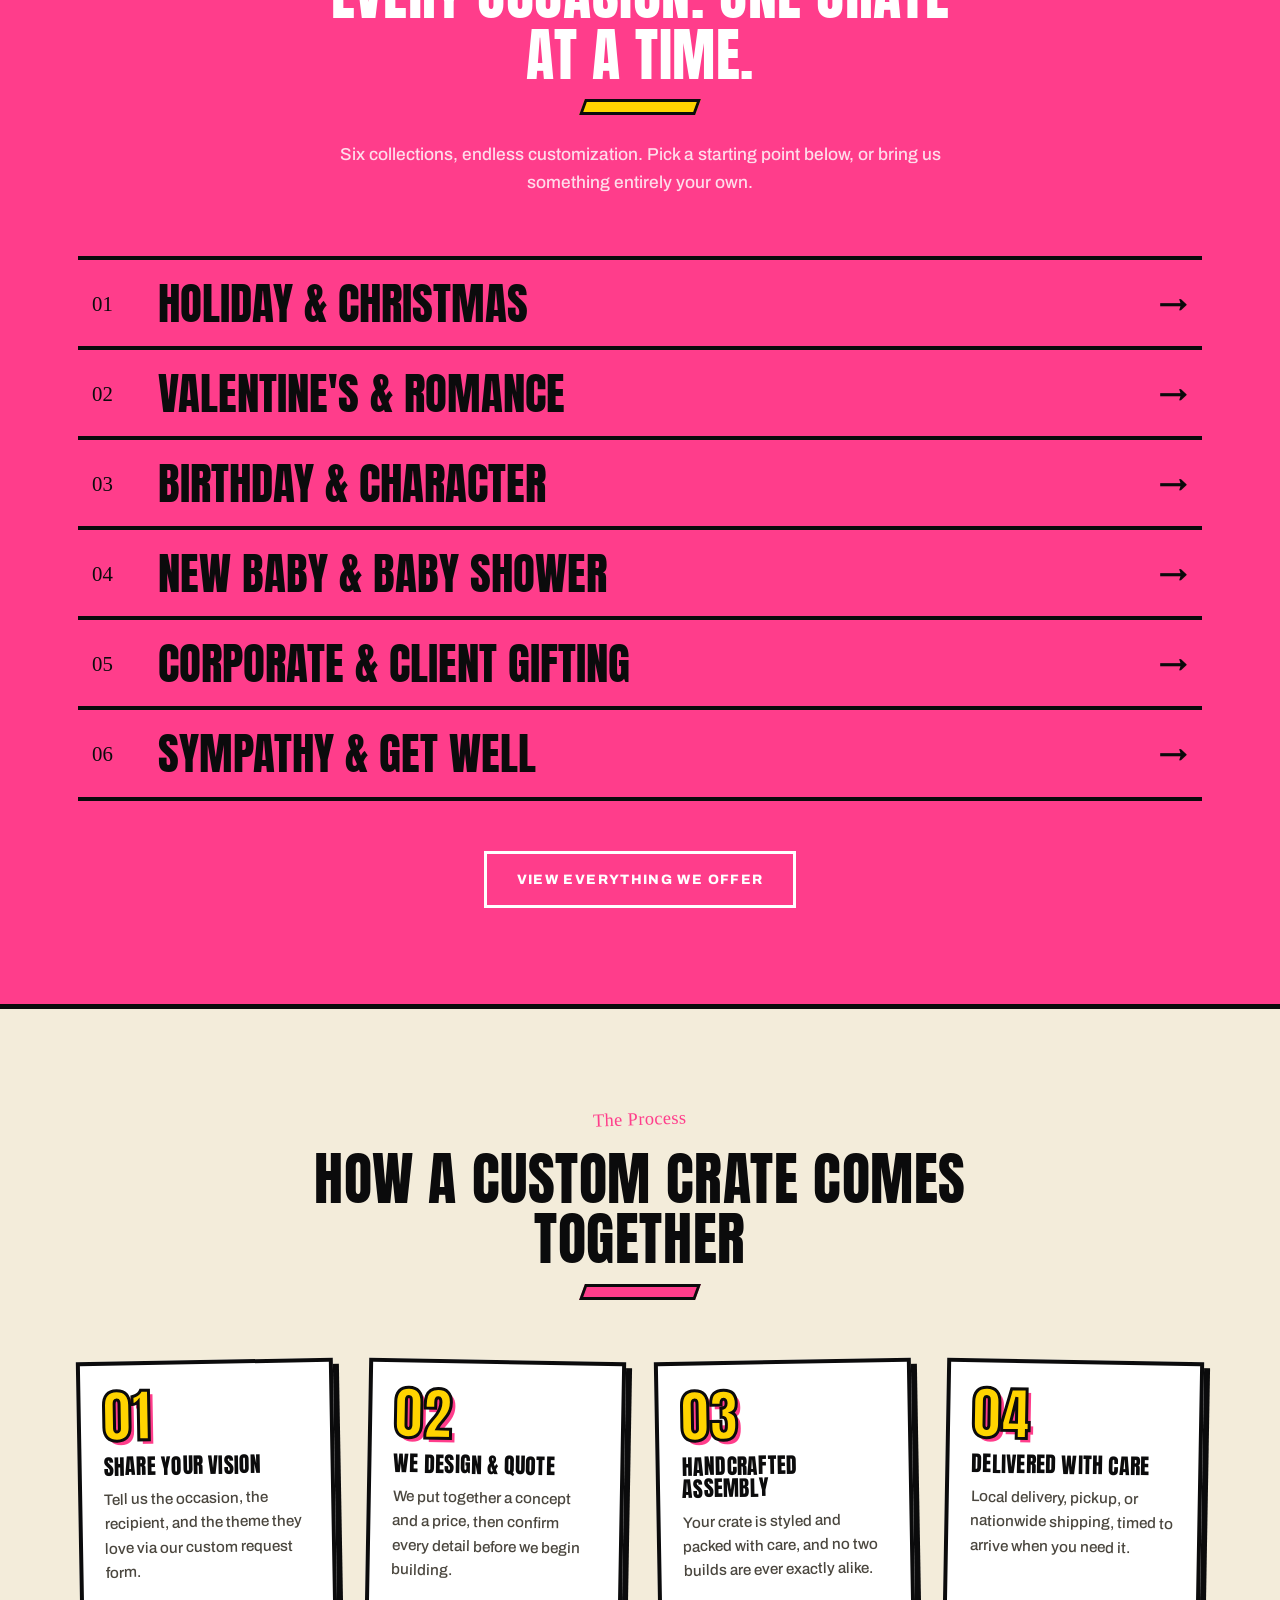
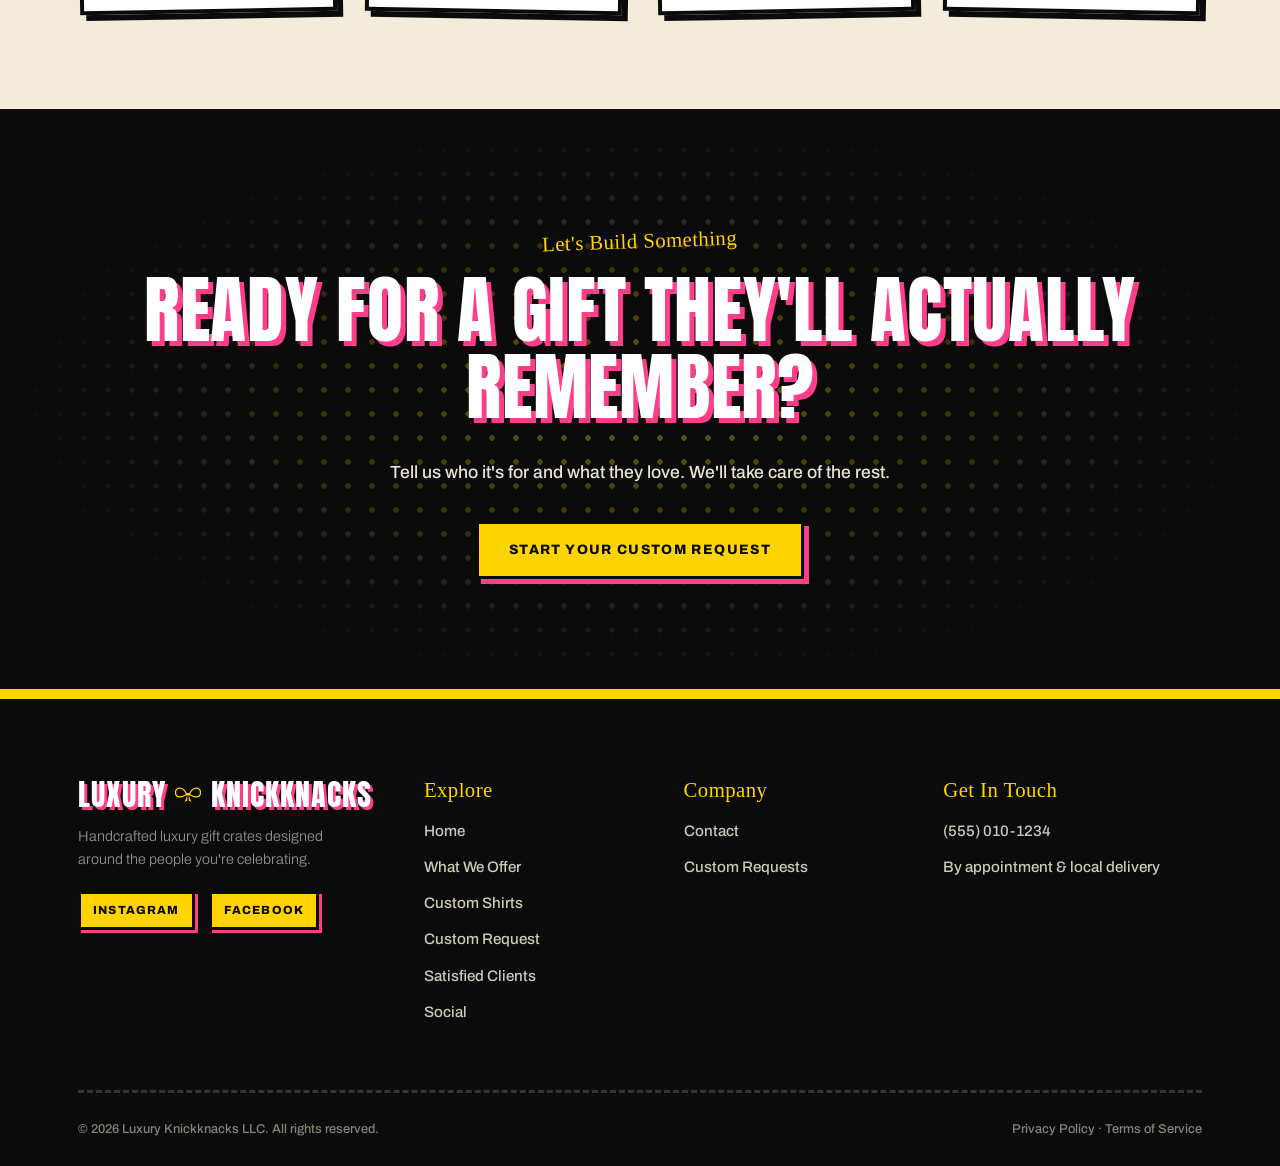
==== commit 60323154: "Add urban theme per-page variations and Custom Shirts page (preview, not linked from live site)" ====
--- a/urban-preview/index.html
+++ b/urban-preview/index.html
@@ -9,7 +9,7 @@
 <link href="https://fonts.googleapis.com/css2?family=Anton&family=Archivo:wght@400;500;700;800&family=Permanent+Marker&display=swap" rel="stylesheet">
 <link rel="stylesheet" href="assets/css/style.css">
 </head>
-<body>
+<body class="theme-dark">
 
 <div class="announce"><div class="track"><span>Handcrafted Gift Crates with Local Delivery and Nationwide Shipping ★</span><span>Free Custom Quotes ★</span><span>Handcrafted Gift Crates with Local Delivery and Nationwide Shipping ★</span><span>Free Custom Quotes ★</span><span>Handcrafted Gift Crates with Local Delivery and Nationwide Shipping ★</span><span>Free Custom Quotes ★</span><span>Handcrafted Gift Crates with Local Delivery and Nationwide Shipping ★</span><span>Free Custom Quotes ★</span><span>Handcrafted Gift Crates with Local Delivery and Nationwide Shipping ★</span><span>Free Custom Quotes ★</span><span>Handcrafted Gift Crates with Local Delivery and Nationwide Shipping ★</span><span>Free Custom Quotes ★</span></div></div>
 <header class="site-header">
@@ -18,6 +18,7 @@
     <ul class="nav-links">
       <li><a href="index.html" class="active">Home</a></li>
       <li><a href="shop.html">What We Offer</a></li>
+      <li><a href="custom-shirts.html">Custom Shirts</a></li>
       <li><a href="custom-inquiry.html">Custom Request</a></li>
       <li><a href="satisfied-clients.html">Satisfied Clients</a></li>
       <li><a href="social.html">Social</a></li>
@@ -30,6 +31,7 @@
   <div class="mobile-panel">
     <a href="index.html">Home</a>
     <a href="shop.html">What We Offer</a>
+    <a href="custom-shirts.html">Custom Shirts</a>
     <a href="custom-inquiry.html">Custom Request</a>
     <a href="satisfied-clients.html">Satisfied Clients</a>
     <a href="social.html">Social</a>
@@ -172,6 +174,7 @@
         <ul>
           <li><a href="index.html">Home</a></li>
           <li><a href="shop.html">What We Offer</a></li>
+          <li><a href="custom-shirts.html">Custom Shirts</a></li>
           <li><a href="custom-inquiry.html">Custom Request</a></li>
           <li><a href="satisfied-clients.html">Satisfied Clients</a></li>
           <li><a href="social.html">Social</a></li>
--- a/urban-preview/assets/css/style.css
+++ b/urban-preview/assets/css/style.css
@@ -217,10 +217,10 @@
 .nav-links a {
   position: relative;
   display: block;
-  padding: 8px 14px;
+  padding: 8px 11px;
   font-family: var(--font-body);
   font-weight: 800;
-  font-size: .8rem;
+  font-size: .76rem;
   letter-spacing: .1em;
   text-transform: uppercase;
   color: var(--white);
@@ -640,7 +640,7 @@
 /* =========== Page hero =========== */
 .page-hero {
   position: relative;
-  background: var(--yellow);
+  background: var(--hero-bg, var(--yellow));
   padding: 90px 0 90px;
   text-align: center;
   border-bottom: 5px solid var(--black);
@@ -649,23 +649,61 @@
 .page-hero::before {
   content: "";
   position: absolute; inset: 0;
-  background-image: radial-gradient(circle, rgba(11,11,12,.16) 2.5px, transparent 3px);
+  background-image: radial-gradient(circle, var(--hero-dots, rgba(11,11,12,.16)) 2.5px, transparent 3px);
   background-size: 20px 20px;
   pointer-events: none;
 }
 .page-hero::after {
   content: "";
   position: absolute; left: 0; right: 0; bottom: 0; height: 22px;
-  background: repeating-linear-gradient(-45deg, var(--black) 0 18px, var(--yellow) 18px 36px);
+  background: repeating-linear-gradient(-45deg, var(--stripe-a, var(--black)) 0 18px, var(--stripe-b, var(--yellow)) 18px 36px);
 }
 .page-hero .container { position: relative; z-index: 1; }
 .page-hero h1 {
   font-size: clamp(2.8rem, 8vw, 6rem);
-  color: var(--black);
-  text-shadow: 5px 5px 0 var(--pink);
+  color: var(--hero-ink, var(--black));
+  text-shadow: 5px 5px 0 var(--hero-shadow, var(--pink));
   margin-bottom: 18px;
 }
-.page-hero p { color: var(--black); max-width: 620px; margin: 0 auto; font-weight: 600; font-size: 1.08rem; }
+.page-hero p { color: var(--hero-ink, var(--black)); max-width: 620px; margin: 0 auto; font-weight: 600; font-size: 1.08rem; }
+.page-hero .sticker { top: 50%; right: max(3vw, calc((100vw - 1180px) / 2)); margin-top: -70px; width: 140px; height: 140px; font-size: 1.5rem; z-index: 2; }
+@media (max-width: 1100px) { .page-hero .sticker { display: none; } }
+
+/* ---------- per-page theme variations ---------- */
+body.theme-pink { --hero-bg: var(--pink); --hero-dots: rgba(11,11,12,.22); --hero-shadow: var(--yellow); --stripe-b: var(--pink); --hover-shadow: var(--cyan); }
+body.theme-pink .page-hero .sticker { background: var(--yellow); box-shadow: 8px 8px 0 var(--black); }
+body.theme-cyan { --hero-bg: var(--cyan); --hero-dots: rgba(11,11,12,.2); --hero-shadow: var(--yellow); --stripe-b: var(--cyan); --hover-shadow: var(--yellow); --form-shadow: var(--cyan); }
+body.theme-cyan .page-hero .sticker { background: var(--pink); box-shadow: 8px 8px 0 var(--black); }
+body.theme-dark { --hero-bg: var(--black); --hero-ink: var(--white); --hero-dots: rgba(25,211,230,.5); --hero-shadow: var(--cyan); --stripe-a: var(--yellow); --stripe-b: var(--black); --hover-shadow: var(--yellow); }
+body.theme-dark .page-hero .breadcrumb { color: var(--black); }
+body.theme-dark .page-hero .sticker { background: var(--yellow); box-shadow: 8px 8px 0 var(--cyan); }
+body.theme-paper { --hero-bg: var(--white); --hero-dots: rgba(255,61,139,.35); --hero-shadow: var(--yellow); --stripe-a: var(--pink); --stripe-b: var(--black); --hover-shadow: var(--cyan); }
+body.theme-paper .page-hero h1 { -webkit-text-stroke: 2px var(--black); color: var(--yellow); text-shadow: 6px 6px 0 var(--black); }
+body.theme-paper .page-hero .sticker { background: var(--cyan); box-shadow: 8px 8px 0 var(--black); }
+.offer-card:hover { box-shadow: 10px 10px 0 var(--hover-shadow, var(--pink)); }
+.form-card { box-shadow: 10px 10px 0 var(--form-shadow, var(--pink)); }
+
+.section--pink { background: var(--pink); border-top: 5px solid var(--black); border-bottom: 5px solid var(--black); }
+.section--pink .eyebrow { color: var(--black); }
+.section--pink .section-head h2::after { background: var(--yellow); }
+.section--pink .section-head p { color: var(--black); }
+.section--dark .eyebrow { color: var(--yellow); }
+.section--dark .section-head p { color: #d8d2c0; }
+.section--dark .section-head h2::after { background: var(--cyan); }
+.section--dark .testimonial-card { box-shadow: 8px 8px 0 var(--yellow); }
+
+body.theme-dark .social-card:nth-child(1) { background: var(--yellow); }
+body.theme-dark .social-card:nth-child(2) { background: var(--pink); }
+body.theme-dark .social-card:nth-child(3) { background: var(--cyan); }
+body.theme-dark .social-card p { color: var(--black); }
+body.theme-dark .social-card .eyebrow { color: var(--black); }
+body.theme-dark .social-card .btn-text { border-bottom-color: var(--black); }
+
+body.theme-paper .info-strip > div:nth-child(1) { background: var(--yellow); }
+body.theme-paper .info-strip > div:nth-child(2) { background: var(--pink); }
+body.theme-paper .info-strip > div:nth-child(3) { background: var(--cyan); }
+body.theme-paper .info-strip p, body.theme-paper .info-strip .form-note { color: var(--black) !important; }
+.plain-card .step-num { font-size: 2.6rem; margin-bottom: 4px !important; }
 .page-hero p a { background: var(--black); color: var(--yellow); padding: 0 6px; text-decoration: none !important; }
 .breadcrumb {
   display: inline-block;
